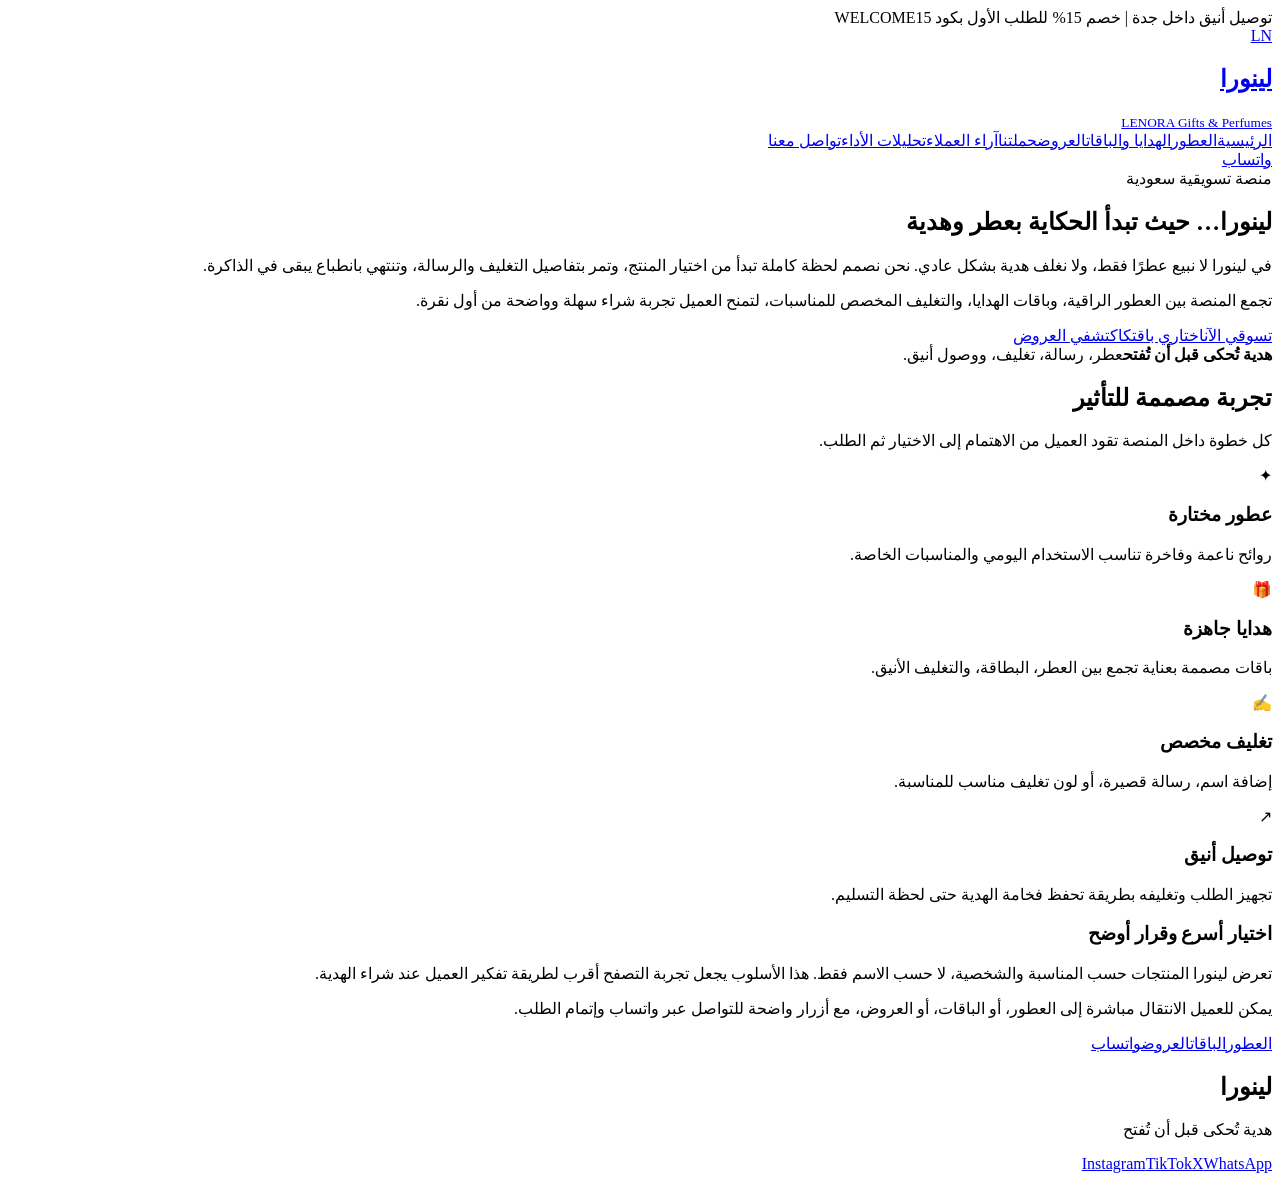
==== index.html @ 8197bfdd "Rename index-2.html to index.html" ====
<!DOCTYPE html><html lang="ar" dir="rtl"><head><meta charset="UTF-8"><meta name="viewport" content="width=device-width, initial-scale=1.0"><title>لينورا | الصفحة الرئيسية</title><meta name="description" content="منصة لينورا التسويقية للعطور والهدايا وباقات المناسبات."><link rel="stylesheet" href="style.css"></head><body><div class="topbar">توصيل أنيق داخل جدة | خصم 15% للطلب الأول بكود WELCOME15</div>
<header class="header"><nav class="nav"><a class="brand" href="index.html"><div class="logo">LN</div><div><h1>لينورا</h1><small>LENORA Gifts & Perfumes</small></div></a><div class="links">
<a href="index.html" class="active">الرئيسية</a><a href="products.html" >العطور</a><a href="gifts.html" >الهدايا والباقات</a><a href="offers.html" >العروض</a><a href="campaign.html" >حملتنا</a><a href="reviews.html" >آراء العملاء</a><a href="analytics.html" >تحليلات الأداء</a><a href="contact.html" >تواصل معنا</a></div><a class="whatsapp" href="https://wa.me/966501081628" target="_blank">واتساب</a></nav></header><main><section class="hero"><div><span class="pill">منصة تسويقية سعودية</span><h2>لينورا… حيث تبدأ الحكاية بعطر وهدية</h2><p>في لينورا لا نبيع عطرًا فقط، ولا نغلف هدية بشكل عادي. نحن نصمم لحظة كاملة تبدأ من اختيار المنتج، وتمر بتفاصيل التغليف والرسالة، وتنتهي بانطباع يبقى في الذاكرة.</p><p>تجمع المنصة بين العطور الراقية، وباقات الهدايا، والتغليف المخصص للمناسبات، لتمنح العميل تجربة شراء سهلة وواضحة من أول نقرة.</p><div class="buttons"><a class="btn primary" href="products.html">تسوقي الآن</a><a class="btn light" href="gifts.html">اختاري باقتك</a><a class="btn gold" href="offers.html">اكتشفي العروض</a></div></div><div class="visual"><div class="float"><strong>هدية تُحكى قبل أن تُفتح</strong><span>عطر، رسالة، تغليف، ووصول أنيق.</span></div></div></section><section class="head"><div><h2>تجربة مصممة للتأثير</h2><p>كل خطوة داخل المنصة تقود العميل من الاهتمام إلى الاختيار ثم الطلب.</p></div></section><section class="features"><div class="feature"><div class="icon">✦</div><h3>عطور مختارة</h3><p>روائح ناعمة وفاخرة تناسب الاستخدام اليومي والمناسبات الخاصة.</p></div><div class="feature"><div class="icon">🎁</div><h3>هدايا جاهزة</h3><p>باقات مصممة بعناية تجمع بين العطر، البطاقة، والتغليف الأنيق.</p></div><div class="feature"><div class="icon">✍</div><h3>تغليف مخصص</h3><p>إضافة اسم، رسالة قصيرة، أو لون تغليف مناسب للمناسبة.</p></div><div class="feature"><div class="icon">↗</div><h3>توصيل أنيق</h3><p>تجهيز الطلب وتغليفه بطريقة تحفظ فخامة الهدية حتى لحظة التسليم.</p></div></section><section class="split"><div class="panel"><h3>اختيار أسرع وقرار أوضح</h3><p>تعرض لينورا المنتجات حسب المناسبة والشخصية، لا حسب الاسم فقط. هذا الأسلوب يجعل تجربة التصفح أقرب لطريقة تفكير العميل عند شراء الهدية.</p><p>يمكن للعميل الانتقال مباشرة إلى العطور، أو الباقات، أو العروض، مع أزرار واضحة للتواصل عبر واتساب وإتمام الطلب.</p><div class="social"><a href="products.html">العطور</a><a href="gifts.html">الباقات</a><a href="offers.html">العروض</a><a href="https://wa.me/966501081628" target="_blank">واتساب</a></div></div><div class="box-img"></div></section></main><footer class="footer"><h2>لينورا</h2><p>هدية تُحكى قبل أن تُفتح</p><div class="social"><a href="https://www.instagram.com/" target="_blank">Instagram</a><a href="https://www.tiktok.com/" target="_blank">TikTok</a><a href="https://x.com/" target="_blank">X</a><a href="https://wa.me/966501081628" target="_blank">WhatsApp</a></div></footer></body></html>
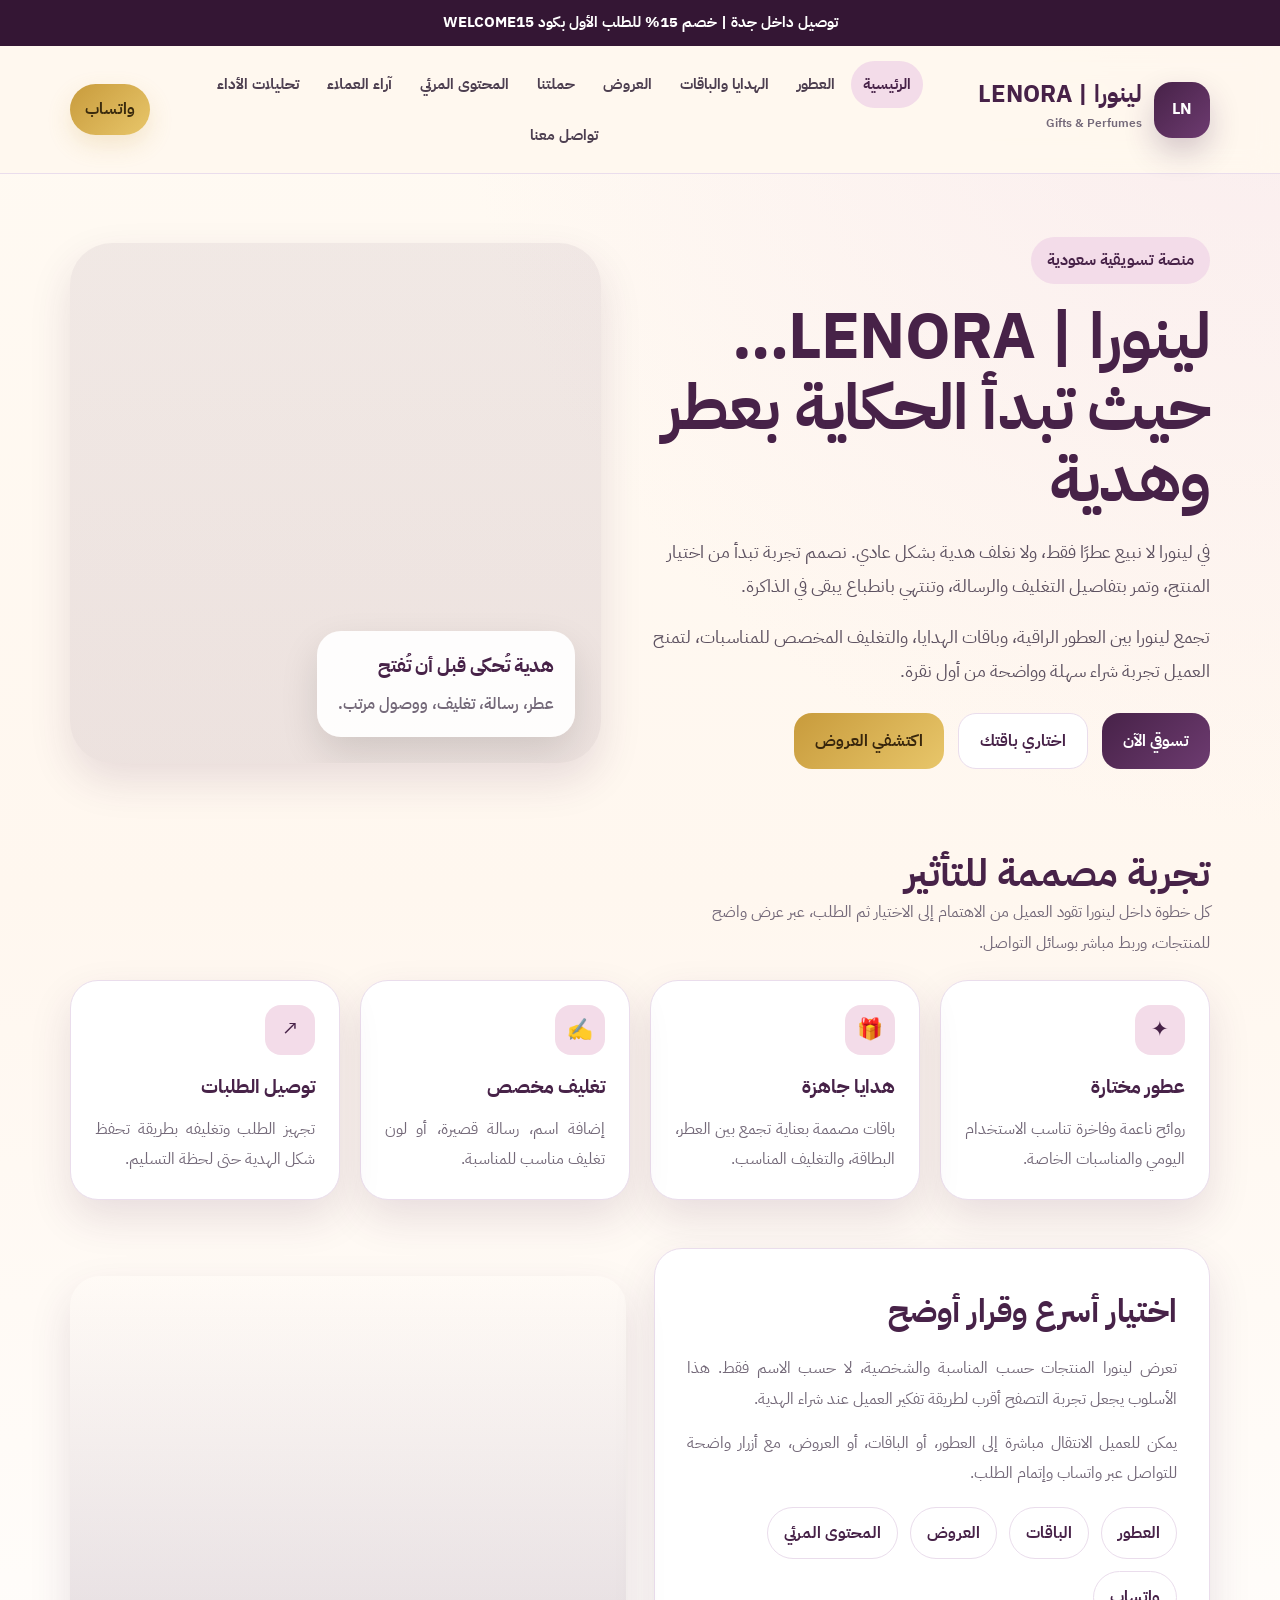
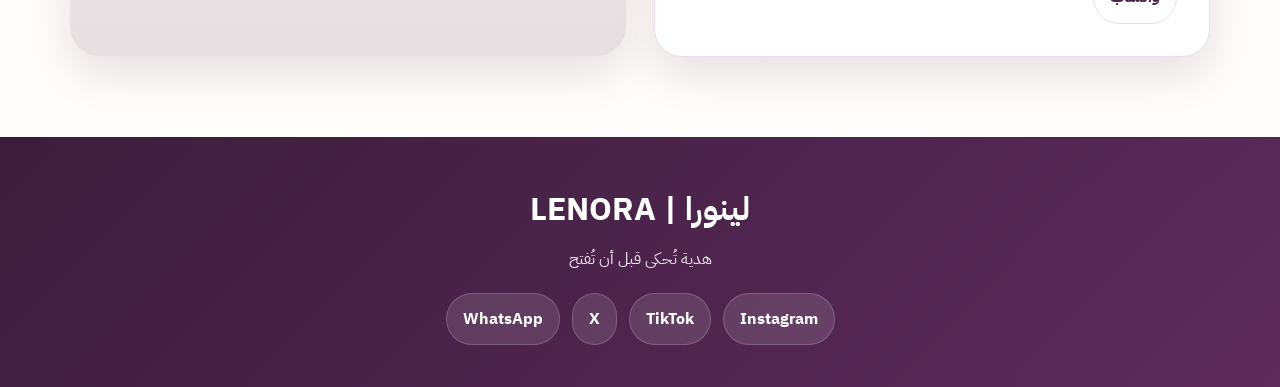
==== commit e2749916: "Revise index.html for better structure and content Updated the HTML structure, including changes to " ====
--- a/index.html
+++ b/index.html
@@ -1,3 +1,146 @@
-<!DOCTYPE html><html lang="ar" dir="rtl"><head><meta charset="UTF-8"><meta name="viewport" content="width=device-width, initial-scale=1.0"><title>لينورا | الصفحة الرئيسية</title><meta name="description" content="منصة لينورا التسويقية للعطور والهدايا وباقات المناسبات."><link rel="stylesheet" href="style.css"></head><body><div class="topbar">توصيل أنيق داخل جدة | خصم 15% للطلب الأول بكود WELCOME15</div>
-<header class="header"><nav class="nav"><a class="brand" href="index.html"><div class="logo">LN</div><div><h1>لينورا</h1><small>LENORA Gifts & Perfumes</small></div></a><div class="links">
-<a href="index.html" class="active">الرئيسية</a><a href="products.html" >العطور</a><a href="gifts.html" >الهدايا والباقات</a><a href="offers.html" >العروض</a><a href="campaign.html" >حملتنا</a><a href="reviews.html" >آراء العملاء</a><a href="analytics.html" >تحليلات الأداء</a><a href="contact.html" >تواصل معنا</a></div><a class="whatsapp" href="https://wa.me/966501081628" target="_blank">واتساب</a></nav></header><main><section class="hero"><div><span class="pill">منصة تسويقية سعودية</span><h2>لينورا… حيث تبدأ الحكاية بعطر وهدية</h2><p>في لينورا لا نبيع عطرًا فقط، ولا نغلف هدية بشكل عادي. نحن نصمم لحظة كاملة تبدأ من اختيار المنتج، وتمر بتفاصيل التغليف والرسالة، وتنتهي بانطباع يبقى في الذاكرة.</p><p>تجمع المنصة بين العطور الراقية، وباقات الهدايا، والتغليف المخصص للمناسبات، لتمنح العميل تجربة شراء سهلة وواضحة من أول نقرة.</p><div class="buttons"><a class="btn primary" href="products.html">تسوقي الآن</a><a class="btn light" href="gifts.html">اختاري باقتك</a><a class="btn gold" href="offers.html">اكتشفي العروض</a></div></div><div class="visual"><div class="float"><strong>هدية تُحكى قبل أن تُفتح</strong><span>عطر، رسالة، تغليف، ووصول أنيق.</span></div></div></section><section class="head"><div><h2>تجربة مصممة للتأثير</h2><p>كل خطوة داخل المنصة تقود العميل من الاهتمام إلى الاختيار ثم الطلب.</p></div></section><section class="features"><div class="feature"><div class="icon">✦</div><h3>عطور مختارة</h3><p>روائح ناعمة وفاخرة تناسب الاستخدام اليومي والمناسبات الخاصة.</p></div><div class="feature"><div class="icon">🎁</div><h3>هدايا جاهزة</h3><p>باقات مصممة بعناية تجمع بين العطر، البطاقة، والتغليف الأنيق.</p></div><div class="feature"><div class="icon">✍</div><h3>تغليف مخصص</h3><p>إضافة اسم، رسالة قصيرة، أو لون تغليف مناسب للمناسبة.</p></div><div class="feature"><div class="icon">↗</div><h3>توصيل أنيق</h3><p>تجهيز الطلب وتغليفه بطريقة تحفظ فخامة الهدية حتى لحظة التسليم.</p></div></section><section class="split"><div class="panel"><h3>اختيار أسرع وقرار أوضح</h3><p>تعرض لينورا المنتجات حسب المناسبة والشخصية، لا حسب الاسم فقط. هذا الأسلوب يجعل تجربة التصفح أقرب لطريقة تفكير العميل عند شراء الهدية.</p><p>يمكن للعميل الانتقال مباشرة إلى العطور، أو الباقات، أو العروض، مع أزرار واضحة للتواصل عبر واتساب وإتمام الطلب.</p><div class="social"><a href="products.html">العطور</a><a href="gifts.html">الباقات</a><a href="offers.html">العروض</a><a href="https://wa.me/966501081628" target="_blank">واتساب</a></div></div><div class="box-img"></div></section></main><footer class="footer"><h2>لينورا</h2><p>هدية تُحكى قبل أن تُفتح</p><div class="social"><a href="https://www.instagram.com/" target="_blank">Instagram</a><a href="https://www.tiktok.com/" target="_blank">TikTok</a><a href="https://x.com/" target="_blank">X</a><a href="https://wa.me/966501081628" target="_blank">WhatsApp</a></div></footer></body></html>
+<!DOCTYPE html>
+<html lang="ar" dir="rtl">
+<head>
+  <meta charset="UTF-8">
+  <meta name="viewport" content="width=device-width, initial-scale=1.0">
+  <title>لينورا | LENORA</title>
+  <meta name="description" content="منصة لينورا التسويقية للعطور والهدايا وباقات المناسبات.">
+  <link rel="stylesheet" href="style.css">
+</head>
+
+<body>
+
+<div class="topbar">توصيل داخل جدة | خصم 15% للطلب الأول بكود WELCOME15</div>
+
+<header class="header">
+  <nav class="nav">
+    <a class="brand" href="index.html">
+      <div class="logo">LN</div>
+      <div>
+        <h1>لينورا | LENORA</h1>
+        <small>Gifts & Perfumes</small>
+      </div>
+    </a>
+
+    <div class="links">
+      <a href="index.html" class="active">الرئيسية</a>
+      <a href="products.html">العطور</a>
+      <a href="gifts.html">الهدايا والباقات</a>
+      <a href="offers.html">العروض</a>
+      <a href="campaign.html">حملتنا</a>
+      <a href="media.html">المحتوى المرئي</a>
+      <a href="reviews.html">آراء العملاء</a>
+      <a href="analytics.html">تحليلات الأداء</a>
+      <a href="contact.html">تواصل معنا</a>
+    </div>
+
+    <a class="whatsapp" href="https://wa.me/966501081628" target="_blank" rel="noopener noreferrer">واتساب</a>
+  </nav>
+</header>
+
+<main>
+
+<section class="hero">
+  <div>
+    <span class="pill">منصة تسويقية سعودية</span>
+
+    <h2>لينورا | LENORA… حيث تبدأ الحكاية بعطر وهدية</h2>
+
+    <p>
+      في لينورا لا نبيع عطرًا فقط، ولا نغلف هدية بشكل عادي. نصمم تجربة تبدأ من اختيار المنتج، وتمر بتفاصيل التغليف والرسالة، وتنتهي بانطباع يبقى في الذاكرة.
+    </p>
+
+    <p>
+      تجمع لينورا بين العطور الراقية، وباقات الهدايا، والتغليف المخصص للمناسبات، لتمنح العميل تجربة شراء سهلة وواضحة من أول نقرة.
+    </p>
+
+    <div class="buttons">
+      <a class="btn primary" href="products.html">تسوقي الآن</a>
+      <a class="btn light" href="gifts.html">اختاري باقتك</a>
+      <a class="btn gold" href="offers.html">اكتشفي العروض</a>
+    </div>
+  </div>
+
+  <div class="visual">
+    <div class="float">
+      <strong>هدية تُحكى قبل أن تُفتح</strong>
+      <span>عطر، رسالة، تغليف، ووصول مرتب.</span>
+    </div>
+  </div>
+</section>
+
+<section class="head">
+  <div>
+    <h2>تجربة مصممة للتأثير</h2>
+    <p>
+      كل خطوة داخل لينورا تقود العميل من الاهتمام إلى الاختيار ثم الطلب، عبر عرض واضح للمنتجات، وربط مباشر بوسائل التواصل.
+    </p>
+  </div>
+</section>
+
+<section class="features">
+  <div class="feature">
+    <div class="icon">✦</div>
+    <h3>عطور مختارة</h3>
+    <p>روائح ناعمة وفاخرة تناسب الاستخدام اليومي والمناسبات الخاصة.</p>
+  </div>
+
+  <div class="feature">
+    <div class="icon">🎁</div>
+    <h3>هدايا جاهزة</h3>
+    <p>باقات مصممة بعناية تجمع بين العطر، البطاقة، والتغليف المناسب.</p>
+  </div>
+
+  <div class="feature">
+    <div class="icon">✍</div>
+    <h3>تغليف مخصص</h3>
+    <p>إضافة اسم، رسالة قصيرة، أو لون تغليف مناسب للمناسبة.</p>
+  </div>
+
+  <div class="feature">
+    <div class="icon">↗</div>
+    <h3>توصيل الطلبات</h3>
+    <p>تجهيز الطلب وتغليفه بطريقة تحفظ شكل الهدية حتى لحظة التسليم.</p>
+  </div>
+</section>
+
+<section class="split">
+  <div class="panel">
+    <h3>اختيار أسرع وقرار أوضح</h3>
+
+    <p>
+      تعرض لينورا المنتجات حسب المناسبة والشخصية، لا حسب الاسم فقط. هذا الأسلوب يجعل تجربة التصفح أقرب لطريقة تفكير العميل عند شراء الهدية.
+    </p>
+
+    <p>
+      يمكن للعميل الانتقال مباشرة إلى العطور، أو الباقات، أو العروض، مع أزرار واضحة للتواصل عبر واتساب وإتمام الطلب.
+    </p>
+
+    <div class="social">
+      <a href="products.html">العطور</a>
+      <a href="gifts.html">الباقات</a>
+      <a href="offers.html">العروض</a>
+      <a href="media.html">المحتوى المرئي</a>
+      <a href="https://wa.me/966501081628" target="_blank" rel="noopener noreferrer">واتساب</a>
+    </div>
+  </div>
+
+  <div class="box-img"></div>
+</section>
+
+</main>
+
+<footer class="footer">
+  <h2>لينورا | LENORA</h2>
+  <p>هدية تُحكى قبل أن تُفتح</p>
+
+  <div class="social">
+    <a href="https://www.instagram.com/" target="_blank" rel="noopener noreferrer">Instagram</a>
+    <a href="https://www.tiktok.com/" target="_blank" rel="noopener noreferrer">TikTok</a>
+    <a href="https://x.com/" target="_blank" rel="noopener noreferrer">X</a>
+    <a href="https://wa.me/966501081628" target="_blank" rel="noopener noreferrer">WhatsApp</a>
+  </div>
+</footer>
+
+</body>
+</html>
--- a/style.css
+++ b/style.css
@@ -0,0 +1,762 @@
+@import url('https://fonts.googleapis.com/css2?family=IBM+Plex+Sans+Arabic:wght@400;500;600;700;800&display=swap');
+
+:root{
+  --plum:#472248;
+  --plum-dark:#341634;
+  --plum-soft:#6d3b70;
+  --rose:#f3dce9;
+  --rose-light:#fbf0f6;
+  --cream:#fff8ef;
+  --cream-2:#fff3e6;
+  --gold:#c89b3c;
+  --gold-light:#e8c66a;
+  --ink:#2b2230;
+  --muted:#746979;
+  --line:#eaddec;
+  --white:#ffffff;
+  --shadow:0 18px 42px rgba(75,36,74,.13);
+}
+
+*{
+  box-sizing:border-box;
+  margin:0;
+  padding:0;
+}
+
+html{
+  scroll-behavior:smooth;
+}
+
+body{
+  direction:rtl;
+  font-family:'IBM Plex Sans Arabic', Tahoma, Arial, sans-serif;
+  background:
+    radial-gradient(circle at top right, rgba(243,220,233,.45), transparent 35%),
+    linear-gradient(180deg,#fffaf3,#fff7ef 45%,#ffffff);
+  color:var(--ink);
+  line-height:1.9;
+}
+
+a{
+  text-decoration:none;
+  color:inherit;
+}
+
+img{
+  max-width:100%;
+  display:block;
+}
+
+.topbar{
+  background:var(--plum-dark);
+  color:#fff;
+  text-align:center;
+  padding:9px 16px;
+  font-size:.92rem;
+  font-weight:700;
+}
+
+.header{
+  position:sticky;
+  top:0;
+  z-index:50;
+  background:rgba(255,248,239,.94);
+  backdrop-filter:blur(14px);
+  border-bottom:1px solid var(--line);
+}
+
+.nav{
+  max-width:1180px;
+  margin:auto;
+  display:flex;
+  align-items:center;
+  justify-content:space-between;
+  gap:18px;
+  padding:15px 20px;
+}
+
+.brand{
+  display:flex;
+  align-items:center;
+  gap:12px;
+  flex:none;
+}
+
+.logo{
+  width:56px;
+  height:56px;
+  border-radius:18px;
+  display:grid;
+  place-items:center;
+  background:linear-gradient(135deg,var(--plum),var(--plum-soft));
+  color:#fff;
+  font-weight:800;
+  letter-spacing:.5px;
+  box-shadow:0 14px 30px rgba(75,36,74,.23);
+}
+
+.brand h1{
+  color:var(--plum);
+  font-size:1.48rem;
+  line-height:1.1;
+  font-weight:800;
+}
+
+.brand small{
+  color:var(--muted);
+  font-size:.78rem;
+  font-weight:600;
+}
+
+.links{
+  display:flex;
+  align-items:center;
+  gap:4px;
+  flex-wrap:wrap;
+  justify-content:center;
+}
+
+.links a{
+  padding:9px 12px;
+  border-radius:999px;
+  font-size:.94rem;
+  color:#4d3f50;
+  font-weight:700;
+  transition:.2s ease;
+}
+
+.links a:hover,
+.links a.active{
+  background:var(--rose);
+  color:var(--plum);
+}
+
+.whatsapp{
+  background:linear-gradient(135deg,var(--gold),var(--gold-light));
+  color:#3b2b0d;
+  padding:10px 15px;
+  border-radius:999px;
+  font-weight:800;
+  white-space:nowrap;
+  box-shadow:0 10px 24px rgba(200,155,60,.20);
+}
+
+main{
+  max-width:1180px;
+  margin:auto;
+  padding:28px 20px 0;
+}
+
+/* الصفحة الرئيسية */
+
+.hero{
+  display:grid;
+  grid-template-columns:1.04fr .96fr;
+  gap:34px;
+  align-items:center;
+  min-height:600px;
+  padding:35px 0 55px;
+}
+
+.pill{
+  display:inline-flex;
+  align-items:center;
+  background:var(--rose);
+  color:var(--plum);
+  padding:8px 16px;
+  border-radius:999px;
+  font-weight:800;
+  margin-bottom:18px;
+}
+
+.hero h2{
+  font-size:4rem;
+  line-height:1.12;
+  color:var(--plum);
+  font-weight:800;
+  margin-bottom:18px;
+  letter-spacing:-.8px;
+}
+
+.hero p{
+  color:#5d5160;
+  font-size:1.14rem;
+  margin-bottom:16px;
+  max-width:640px;
+}
+
+.buttons{
+  display:flex;
+  gap:14px;
+  flex-wrap:wrap;
+  margin-top:24px;
+}
+
+.btn{
+  display:inline-flex;
+  align-items:center;
+  justify-content:center;
+  border:none;
+  border-radius:18px;
+  padding:12px 21px;
+  font-family:inherit;
+  font-weight:800;
+  cursor:pointer;
+  transition:.2s ease;
+  font-size:1rem;
+}
+
+.btn:hover{
+  transform:translateY(-2px);
+}
+
+.primary{
+  background:linear-gradient(135deg,var(--plum),var(--plum-soft));
+  color:#fff;
+}
+
+.light{
+  background:#fff;
+  border:1px solid var(--line);
+  color:var(--plum);
+}
+
+.gold{
+  background:linear-gradient(135deg,var(--gold),var(--gold-light));
+  color:#38260c;
+}
+
+.visual{
+  min-height:520px;
+  border-radius:42px;
+  background:
+    linear-gradient(rgba(75,36,74,.08),rgba(75,36,74,.1)),
+    url('https://images.unsplash.com/photo-1592945403244-b3fbafd7f539?auto=format&fit=crop&w=1100&q=80') center/cover;
+  box-shadow:var(--shadow);
+  position:relative;
+  overflow:hidden;
+}
+
+.float{
+  position:absolute;
+  right:26px;
+  bottom:26px;
+  background:rgba(255,255,255,.92);
+  border-radius:24px;
+  padding:18px 21px;
+  max-width:330px;
+  box-shadow:0 16px 38px rgba(0,0,0,.12);
+}
+
+.float strong{
+  display:block;
+  color:var(--plum);
+  font-size:1.18rem;
+  margin-bottom:4px;
+}
+
+.float span{
+  color:var(--muted);
+  font-weight:600;
+}
+
+.head{
+  display:flex;
+  justify-content:space-between;
+  gap:18px;
+  align-items:flex-end;
+  margin:26px 0 22px;
+}
+
+.head h2{
+  color:var(--plum);
+  font-size:2.35rem;
+  font-weight:800;
+  line-height:1.25;
+}
+
+.head p{
+  color:var(--muted);
+  max-width:560px;
+}
+
+.features,
+.cards{
+  display:grid;
+  grid-template-columns:repeat(4,1fr);
+  gap:20px;
+  margin-bottom:48px;
+}
+
+.feature,
+.card,
+.panel,
+.review,
+.metric,
+.form-card{
+  background:#fff;
+  border:1px solid var(--line);
+  border-radius:28px;
+  box-shadow:var(--shadow);
+}
+
+.feature{
+  padding:24px;
+}
+
+.icon{
+  width:50px;
+  height:50px;
+  border-radius:16px;
+  display:grid;
+  place-items:center;
+  background:var(--rose);
+  color:var(--plum);
+  font-size:1.3rem;
+  margin-bottom:14px;
+}
+
+.feature h3,
+.card h3,
+.panel h3,
+.review strong,
+.metric strong{
+  color:var(--plum);
+  font-weight:800;
+}
+
+.feature h3{
+  font-size:1.2rem;
+  margin-bottom:8px;
+}
+
+.feature p,
+.card p,
+.panel p,
+.review p,
+.metric p{
+  color:var(--muted);
+  text-align:justify;
+}
+
+/* هيرو الصفحات الداخلية */
+
+.page{
+  min-height:290px;
+  border-radius:36px;
+  padding:46px;
+  margin-bottom:34px;
+  color:#fff;
+  display:flex;
+  flex-direction:column;
+  justify-content:center;
+  background:
+    linear-gradient(90deg,rgba(75,36,74,.86),rgba(75,36,74,.36)),
+    url('https://images.unsplash.com/photo-1608571423902-eed4a5ad8108?auto=format&fit=crop&w=1400&q=80') center/cover;
+  box-shadow:var(--shadow);
+}
+
+.page h2{
+  font-size:3rem;
+  line-height:1.15;
+  font-weight:800;
+}
+
+.page p{
+  font-size:1.15rem;
+  margin-top:10px;
+  max-width:720px;
+}
+
+.products{
+  background-image:
+    linear-gradient(90deg,rgba(75,36,74,.86),rgba(75,36,74,.36)),
+    url('https://images.unsplash.com/photo-1595425964272-5437c7c983a3?auto=format&fit=crop&w=1400&q=80');
+}
+
+.gifts{
+  background-image:
+    linear-gradient(90deg,rgba(75,36,74,.86),rgba(75,36,74,.36)),
+    url('https://images.unsplash.com/photo-1549465220-1a8b9238cd48?auto=format&fit=crop&w=1400&q=80');
+}
+
+.offers{
+  background-image:
+    linear-gradient(90deg,rgba(75,36,74,.86),rgba(75,36,74,.36)),
+    url('https://images.unsplash.com/photo-1512909006721-3d6018887383?auto=format&fit=crop&w=1400&q=80');
+}
+
+.campaign{
+  background-image:
+    linear-gradient(90deg,rgba(75,36,74,.86),rgba(75,36,74,.36)),
+    url('https://images.unsplash.com/photo-1513201099705-a9746e1e201f?auto=format&fit=crop&w=1400&q=80');
+}
+
+.reviews{
+  background-image:
+    linear-gradient(90deg,rgba(75,36,74,.86),rgba(75,36,74,.36)),
+    url('https://images.unsplash.com/photo-1511988617509-a57c8a288659?auto=format&fit=crop&w=1400&q=80');
+}
+
+.analytics{
+  background-image:
+    linear-gradient(90deg,rgba(75,36,74,.86),rgba(75,36,74,.36)),
+    url('https://images.unsplash.com/photo-1551288049-bebda4e38f71?auto=format&fit=crop&w=1400&q=80');
+}
+
+.media{
+  background-image:
+    linear-gradient(90deg,rgba(75,36,74,.86),rgba(75,36,74,.36)),
+    url('https://images.unsplash.com/photo-1516321318423-f06f85e504b3?auto=format&fit=crop&w=1400&q=80');
+}
+
+.contact{
+  background-image:
+    linear-gradient(90deg,rgba(75,36,74,.86),rgba(75,36,74,.36)),
+    url('https://images.unsplash.com/photo-1485217988980-11786ced9454?auto=format&fit=crop&w=1400&q=80');
+}
+
+/* المنتجات */
+
+.card{
+  overflow:hidden;
+  display:flex;
+  flex-direction:column;
+}
+
+.card img{
+  width:100%;
+  height:230px;
+  object-fit:cover;
+}
+
+.card-body{
+  padding:22px;
+  display:flex;
+  flex-direction:column;
+  flex:1;
+}
+
+.card h3{
+  font-size:1.25rem;
+  margin-bottom:8px;
+}
+
+.card p{
+  font-size:.98rem;
+}
+
+.price{
+  display:block;
+  margin:14px 0;
+  color:#9a6a19;
+  font-weight:800;
+}
+
+.card .btn{
+  margin-top:auto;
+}
+
+/* أقسام مرنة */
+
+.split{
+  display:grid;
+  grid-template-columns:1fr 1fr;
+  gap:28px;
+  align-items:center;
+  margin-bottom:52px;
+}
+
+.panel{
+  padding:32px;
+  margin-bottom:28px;
+}
+
+.panel h3{
+  font-size:2rem;
+  margin-bottom:12px;
+}
+
+.panel p{
+  margin-bottom:14px;
+}
+
+.panel ul{
+  padding-right:22px;
+  color:var(--muted);
+}
+
+.panel li{
+  margin-bottom:8px;
+}
+
+.box-img{
+  min-height:380px;
+  border-radius:30px;
+  background:
+    linear-gradient(rgba(255,255,255,.10),rgba(75,36,74,.14)),
+    url('https://images.unsplash.com/photo-1513201099705-a9746e1e201f?auto=format&fit=crop&w=1100&q=80') center/cover;
+  box-shadow:var(--shadow);
+}
+
+/* آراء وتحليلات ومحتوى مرئي */
+
+.review-grid,
+.metric-grid,
+.media-grid{
+  display:grid;
+  grid-template-columns:repeat(3,1fr);
+  gap:22px;
+  margin-bottom:52px;
+}
+
+.review,
+.metric,
+.media-card{
+  padding:25px;
+}
+
+.media-card{
+  background:#fff;
+  border:1px solid var(--line);
+  border-radius:28px;
+  box-shadow:var(--shadow);
+}
+
+.media-card h3{
+  color:var(--plum);
+  font-size:1.25rem;
+  margin-bottom:10px;
+  font-weight:800;
+}
+
+.media-card p{
+  color:var(--muted);
+  text-align:justify;
+  margin-bottom:16px;
+}
+
+.media-card a{
+  display:inline-flex;
+  padding:10px 16px;
+  border-radius:999px;
+  background:var(--plum);
+  color:#fff;
+  font-weight:800;
+}
+
+.stars{
+  color:var(--gold);
+  font-size:1.2rem;
+  margin-bottom:6px;
+}
+
+.social{
+  display:flex;
+  gap:12px;
+  flex-wrap:wrap;
+  margin-top:18px;
+}
+
+.social a{
+  background:#fff;
+  border:1px solid var(--line);
+  color:var(--plum);
+  padding:10px 16px;
+  border-radius:999px;
+  font-weight:800;
+}
+
+/* نموذج التواصل */
+
+.form-card{
+  padding:32px;
+  margin-bottom:40px;
+}
+
+.form-grid{
+  display:grid;
+  grid-template-columns:1fr 1fr;
+  gap:18px;
+}
+
+.full{
+  grid-column:1/-1;
+}
+
+label{
+  display:block;
+  font-weight:800;
+  color:var(--plum);
+  margin-bottom:8px;
+}
+
+input,
+select,
+textarea{
+  width:100%;
+  border:1px solid var(--line);
+  border-radius:16px;
+  padding:13px 15px;
+  font-family:inherit;
+  font-size:1rem;
+  background:#fffafc;
+}
+
+input:focus,
+select:focus,
+textarea:focus{
+  outline:2px solid rgba(185,130,169,.25);
+  border-color:var(--mauve);
+}
+
+.team{
+  display:grid;
+  grid-template-columns:repeat(3,1fr);
+  gap:14px;
+}
+
+.member{
+  background:#fff7ef;
+  border:1px solid var(--line);
+  border-radius:18px;
+  padding:14px;
+  font-weight:800;
+  color:var(--plum);
+}
+
+.member span{
+  display:block;
+  color:var(--muted);
+  font-size:.9rem;
+}
+
+/* الفوتر */
+
+.footer{
+  background:linear-gradient(135deg,#3b1d3b,#5d2b5c);
+  color:#fff;
+  margin-top:50px;
+  padding:42px 20px;
+  text-align:center;
+}
+
+.footer h2{
+  font-size:2rem;
+  font-weight:800;
+  margin-bottom:5px;
+}
+
+.footer p{
+  color:#f5e9f2;
+}
+
+.footer .social{
+  justify-content:center;
+}
+
+.footer .social a{
+  background:rgba(255,255,255,.12);
+  color:#fff;
+  border-color:rgba(255,255,255,.18);
+}
+
+/* تجاوب الجوال */
+
+@media(max-width:980px){
+  .hero,
+  .split{
+    grid-template-columns:1fr;
+  }
+
+  .features,
+  .cards{
+    grid-template-columns:repeat(2,1fr);
+  }
+
+  .review-grid,
+  .metric-grid,
+  .media-grid{
+    grid-template-columns:1fr;
+  }
+
+  .hero h2{
+    font-size:3rem;
+  }
+
+  .team{
+    grid-template-columns:repeat(2,1fr);
+  }
+}
+
+@media(max-width:680px){
+  .nav{
+    display:block;
+  }
+
+  .brand{
+    margin-bottom:10px;
+  }
+
+  .links{
+    justify-content:flex-start;
+    overflow-x:auto;
+    flex-wrap:nowrap;
+    padding-bottom:6px;
+  }
+
+  .links a{
+    white-space:nowrap;
+  }
+
+  .whatsapp{
+    display:inline-flex;
+    margin-top:10px;
+  }
+
+  main{
+    padding:18px 14px 0;
+  }
+
+  .hero{
+    padding:22px 0 40px;
+  }
+
+  .hero h2{
+    font-size:2.35rem;
+  }
+
+  .visual{
+    min-height:360px;
+    border-radius:28px;
+  }
+
+  .features,
+  .cards,
+  .form-grid,
+  .team{
+    grid-template-columns:1fr;
+  }
+
+  .page{
+    padding:30px 24px;
+    border-radius:26px;
+  }
+
+  .page h2{
+    font-size:2.15rem;
+  }
+
+  .head{
+    display:block;
+  }
+
+  .head h2{
+    font-size:2rem;
+    margin-bottom:8px;
+  }
+
+  .card img{
+    height:210px;
+  }
+}
